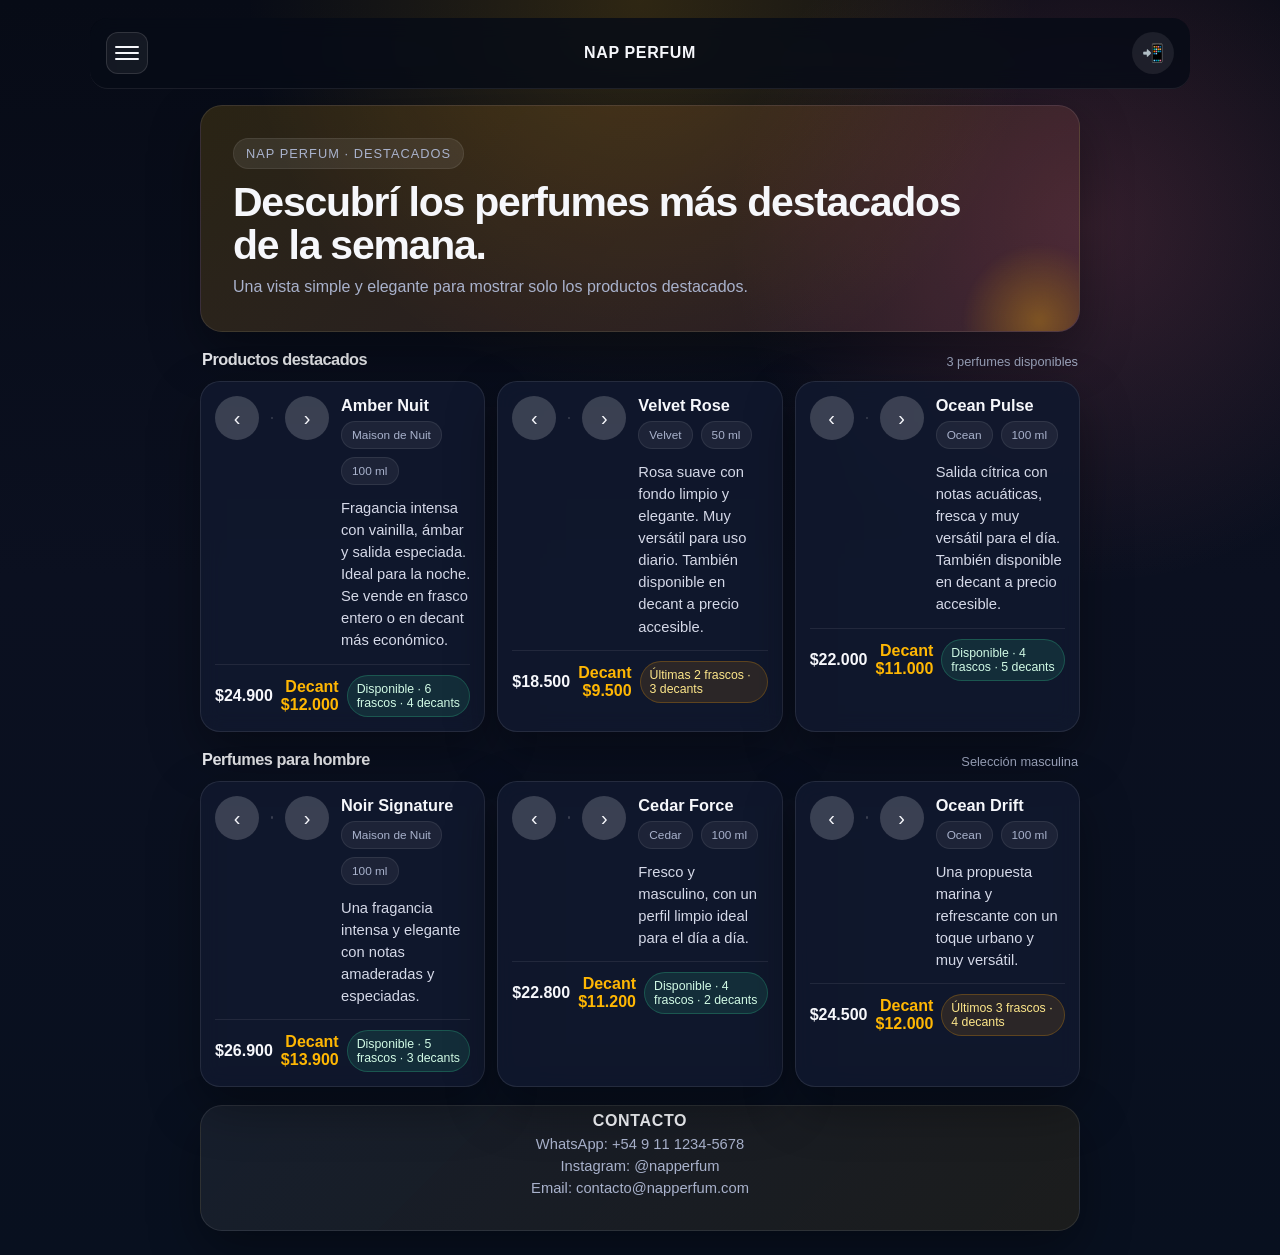
==== index.html @ eaab185b "Primer boseto de la pagina" ====
<!DOCTYPE html>
<html lang="es">
<head>
  <meta charset="UTF-8">
  <meta name="viewport" content="width=device-width, initial-scale=1.0">
  <meta http-equiv="refresh" content="0; url=src/Estructura/index.html">
  <title>Nap Perfum</title>
</head>
<body>
  <p>Redirigiendo a la página principal...</p>
  <script>
    window.location.replace('src/Estructura/index.html');
  </script>
</body>
</html>
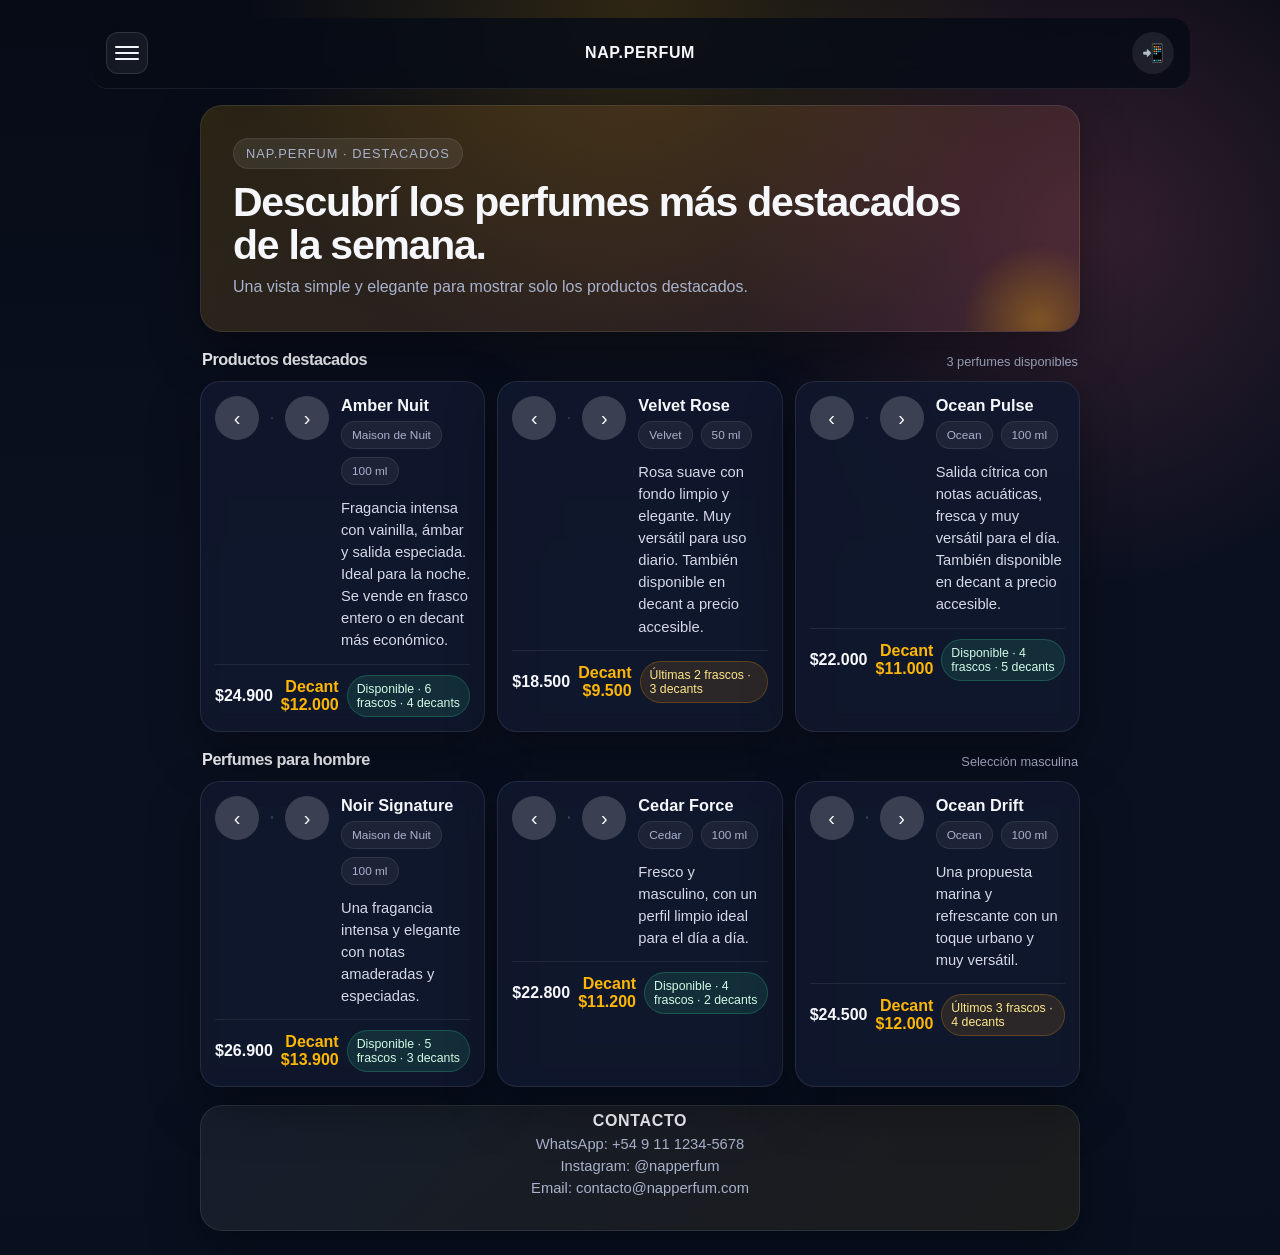
==== commit 757bc145: "acomodo el titulo" ====
--- a/index.html
+++ b/index.html
@@ -3,13 +3,225 @@
 <head>
   <meta charset="UTF-8">
   <meta name="viewport" content="width=device-width, initial-scale=1.0">
-  <meta http-equiv="refresh" content="0; url=src/Estructura/index.html">
-  <title>Nap Perfum</title>
+  <meta name="theme-color" content="#0f172a">
+  <title>Nap.Perfum | Stock de Perfumes</title>
+  <link rel="stylesheet" href="src/Estilo/styles.css">
 </head>
 <body>
-  <p>Redirigiendo a la página principal...</p>
-  <script>
-    window.location.replace('src/Estructura/index.html');
+  <header class="topbar">
+    <button class="menu-toggle" id="openSidebar" aria-expanded="false" aria-label="Abrir menú">
+      <span></span>
+      <span></span>
+      <span></span>
+    </button>
+    <a class="brand" href="#productos-destacados" aria-label="Ir a productos destacados">Nap.Perfum</a>
+    <a class="contact-icon" href="#contacto" aria-label="Ir al contacto">📲</a>
+  </header>
+
+  <div class="sidebar-overlay" id="sidebarOverlay"></div>
+
+  <aside class="sidebar" id="sidebarMenu" aria-label="Menú lateral">
+    <div class="sidebar-head">
+      <h3>Filtrar perfumes</h3>
+      <button class="close-btn" id="closeSidebar" aria-label="Cerrar menú">×</button>
+    </div>
+
+    <nav class="sidebar-nav">
+      <a class="filter-link home-link" href="#" aria-label="Volver al inicio">Volver al inicio</a>
+      <p class="nav-title">Por marca</p>
+      <button class="filter-link active" data-filter="all">Todos</button>
+      <button class="filter-link" data-filter="brand" data-value="Maison de Nuit">Maison de Nuit</button>
+      <button class="filter-link" data-filter="brand" data-value="Velvet">Velvet</button>
+      <button class="filter-link" data-filter="brand" data-value="Ocean">Ocean</button>
+      <button class="filter-link" data-filter="brand" data-value="Cedar">Cedar</button>
+
+      <p class="nav-title">Por género</p>
+      <button class="filter-link" data-filter="gender" data-value="Femenino">Femenino</button>
+      <button class="filter-link" data-filter="gender" data-value="Masculino">Masculino</button>
+      <button class="filter-link" data-filter="gender" data-value="Unisex">Unisex</button>
+    </nav>
+  </aside>
+
+  <main class="shell">
+    <section class="hero" aria-label="Productos destacados">
+      <div class="eyebrow">Nap.Perfum · Destacados</div>
+      <h1>Descubrí los perfumes más destacados de la semana.</h1>
+      <p>Una vista simple y elegante para mostrar solo los productos destacados.</p>
+    </section>
+
+    <section class="section" id="productos-destacados">
+      <div class="section-head">
+        <h2>Productos destacados</h2>
+        <span>Selección premium</span>
+      </div>
+
+      <div class="grid" id="productosGrid"></div>
+    </section>
+
+    <section class="section" id="hombre">
+      <div class="section-head">
+        <h2>Perfumes para hombre</h2>
+        <span>Selección masculina</span>
+      </div>
+
+      <div class="grid">
+        <article class="card">
+          <div class="card-top">
+            <div class="image-carousel" aria-label="Carrusel de imágenes del perfume Noir Signature">
+              <button class="carousel-btn prev" type="button" aria-label="Ver imagen anterior">‹</button>
+              <div class="carousel-viewport">
+                <div class="carousel-image is-active" style="background-image: url('https://images.unsplash.com/photo-1592945403244-b3fbafd7f539?auto=format&fit=crop&w=900&q=80');">
+                  <span>Noir Signature</span>
+                </div>
+                <div class="carousel-image" style="background-image: url('https://images.unsplash.com/photo-1617038260897-41a1f14a8ca0?auto=format&fit=crop&w=900&q=80');">
+                  <span>Noir Signature</span>
+                </div>
+              </div>
+              <button class="carousel-btn next" type="button" aria-label="Ver imagen siguiente">›</button>
+            </div>
+            <div>
+              <h3>Noir Signature</h3>
+              <div class="meta">
+                <span class="tag">Maison de Nuit</span>
+                <span class="tag">100 ml</span>
+              </div>
+              <p class="desc">Una fragancia intensa y elegante con notas amaderadas y especiadas.</p>
+            </div>
+          </div>
+          <div class="bottom">
+            <div class="price">$26.900</div>
+            <div class="price decant">Decant $13.900</div>
+            <div class="stock ok">Disponible · 5 frascos · 3 decants</div>
+          </div>
+        </article>
+
+        <article class="card">
+          <div class="card-top">
+            <div class="image-carousel" aria-label="Carrusel de imágenes del perfume Cedar Force">
+              <button class="carousel-btn prev" type="button" aria-label="Ver imagen anterior">‹</button>
+              <div class="carousel-viewport">
+                <div class="carousel-image is-active" style="background-image: url('https://images.unsplash.com/photo-1523293182086-7651a899d37f?auto=format&fit=crop&w=900&q=80');">
+                  <span>Cedar Force</span>
+                </div>
+                <div class="carousel-image" style="background-image: url('https://images.unsplash.com/photo-1585386959984-a4155224a1ad?auto=format&fit=crop&w=900&q=80');">
+                  <span>Cedar Force</span>
+                </div>
+              </div>
+              <button class="carousel-btn next" type="button" aria-label="Ver imagen siguiente">›</button>
+            </div>
+            <div>
+              <h3>Cedar Force</h3>
+              <div class="meta">
+                <span class="tag">Cedar</span>
+                <span class="tag">100 ml</span>
+              </div>
+              <p class="desc">Fresco y masculino, con un perfil limpio ideal para el día a día.</p>
+            </div>
+          </div>
+          <div class="bottom">
+            <div class="price">$22.800</div>
+            <div class="price decant">Decant $11.200</div>
+            <div class="stock ok">Disponible · 4 frascos · 2 decants</div>
+          </div>
+        </article>
+
+        <article class="card">
+          <div class="card-top">
+            <div class="image-carousel" aria-label="Carrusel de imágenes del perfume Ocean Drift">
+              <button class="carousel-btn prev" type="button" aria-label="Ver imagen anterior">‹</button>
+              <div class="carousel-viewport">
+                <div class="carousel-image is-active" style="background-image: url('https://images.unsplash.com/photo-1541643600914-78b084683601?auto=format&fit=crop&w=900&q=80');">
+                  <span>Ocean Drift</span>
+                </div>
+                <div class="carousel-image" style="background-image: url('https://images.unsplash.com/photo-1563170351-be82ae4c9e64?auto=format&fit=crop&w=900&q=80');">
+                  <span>Ocean Drift</span>
+                </div>
+              </div>
+              <button class="carousel-btn next" type="button" aria-label="Ver imagen siguiente">›</button>
+            </div>
+            <div>
+              <h3>Ocean Drift</h3>
+              <div class="meta">
+                <span class="tag">Ocean</span>
+                <span class="tag">100 ml</span>
+              </div>
+              <p class="desc">Una propuesta marina y refrescante con un toque urbano y muy versátil.</p>
+            </div>
+          </div>
+          <div class="bottom">
+            <div class="price">$24.500</div>
+            <div class="price decant">Decant $12.000</div>
+            <div class="stock low">Últimos 3 frascos · 4 decants</div>
+          </div>
+        </article>
+      </div>
+    </section>
+  </main>
+
+  <button class="scroll-top" id="scrollTopBtn" aria-label="Volver arriba" title="Volver arriba">↑</button>
+
+  <footer class="footer" id="contacto">
+    <p><strong>Contacto</strong></p>
+    <p>WhatsApp: +54 9 11 1234-5678</p>
+    <p>Instagram: @napperfum</p>
+    <p>Email: contacto@napperfum.com</p>
+  </footer>
+
+  <script id="productos-data" type="application/json">
+    {
+      "productos": [
+        {
+          "id": 1,
+          "nombre": "Amber Nuit",
+          "marca": "Maison de Nuit",
+          "genero": "Femenino",
+          "tamano": "100 ml",
+          "descripcion": "Fragancia intensa con vainilla, ámbar y salida especiada. Ideal para la noche. Se vende en frasco entero o en decant más económico.",
+          "precioFrasco": 24900,
+          "precioDecant": 12000,
+          "stockClase": "ok",
+          "stockTexto": "Disponible · 6 frascos · 4 decants",
+          "imagenes": [
+            "https://images.unsplash.com/photo-1592945403244-b3fbafd7f539?auto=format&fit=crop&w=900&q=80",
+            "https://images.unsplash.com/photo-1617038260897-41a1f14a8ca0?auto=format&fit=crop&w=900&q=80"
+          ]
+        },
+        {
+          "id": 2,
+          "nombre": "Velvet Rose",
+          "marca": "Velvet",
+          "genero": "Femenino",
+          "tamano": "50 ml",
+          "descripcion": "Rosa suave con fondo limpio y elegante. Muy versátil para uso diario. También disponible en decant a precio accesible.",
+          "precioFrasco": 18500,
+          "precioDecant": 9500,
+          "stockClase": "low",
+          "stockTexto": "Últimas 2 frascos · 3 decants",
+          "imagenes": [
+            "https://images.unsplash.com/photo-1523293182086-7651a899d37f?auto=format&fit=crop&w=900&q=80",
+            "https://images.unsplash.com/photo-1585386959984-a4155224a1ad?auto=format&fit=crop&w=900&q=80"
+          ]
+        },
+        {
+          "id": 3,
+          "nombre": "Ocean Pulse",
+          "marca": "Ocean",
+          "genero": "Unisex",
+          "tamano": "100 ml",
+          "descripcion": "Salida cítrica con notas acuáticas, fresca y muy versátil para el día. También disponible en decant a precio accesible.",
+          "precioFrasco": 22000,
+          "precioDecant": 11000,
+          "stockClase": "ok",
+          "stockTexto": "Disponible · 4 frascos · 5 decants",
+          "imagenes": [
+            "https://images.unsplash.com/photo-1541643600914-78b084683601?auto=format&fit=crop&w=900&q=80",
+            "https://images.unsplash.com/photo-1563170351-be82ae4c9e64?auto=format&fit=crop&w=900&q=80"
+          ]
+        }
+      ]
+    }
   </script>
+
+  <script src="src/Script/app.js"></script>
 </body>
 </html>
--- a/src/Estilo/styles.css
+++ b/src/Estilo/styles.css
@@ -0,0 +1,585 @@
+:root {
+  color-scheme: dark;
+  --bg: #0b1020;
+  --bg-2: #121a31;
+  --card: rgba(16, 24, 46, 0.88);
+  --card-border: rgba(255, 255, 255, 0.09);
+  --text: #f6f7fb;
+  --muted: #a9b2cc;
+  --accent: #ffb703;
+  --accent-2: #fb7185;
+  --ok: #34d399;
+  --low: #f59e0b;
+  --out: #ef4444;
+  --shadow: 0 20px 50px rgba(0, 0, 0, 0.35);
+}
+
+* {
+  box-sizing: border-box;
+}
+
+body {
+  margin: 0;
+  min-height: 100vh;
+  font-family: "Trebuchet MS", "Segoe UI", Arial, sans-serif;
+  color: var(--text);
+  background:
+    radial-gradient(circle at top, rgba(255, 183, 3, 0.16), transparent 28%),
+    radial-gradient(circle at 85% 18%, rgba(251, 113, 133, 0.18), transparent 24%),
+    linear-gradient(180deg, #070b16 0%, var(--bg) 46%, #08101f 100%);
+  -webkit-font-smoothing: antialiased;
+}
+
+.topbar {
+  position: sticky;
+  top: 0;
+  z-index: 20;
+  display: flex;
+  align-items: center;
+  gap: 12px;
+  max-width: 880px;
+  margin: 0 auto;
+  padding: 14px 12px 12px;
+  background: rgba(7, 11, 22, 0.82);
+  backdrop-filter: blur(10px);
+  border-bottom: 1px solid rgba(255, 255, 255, 0.08);
+}
+
+.topbar .brand {
+  margin: 0 auto;
+}
+
+.menu-toggle {
+  display: inline-flex;
+  flex-direction: column;
+  justify-content: center;
+  gap: 4px;
+  width: 42px;
+  height: 42px;
+  padding: 8px;
+  border: 1px solid rgba(255, 255, 255, 0.12);
+  border-radius: 12px;
+  background: rgba(255, 255, 255, 0.06);
+  cursor: pointer;
+}
+
+.menu-toggle span {
+  display: block;
+  width: 100%;
+  height: 2px;
+  border-radius: 999px;
+  background: var(--text);
+}
+
+.brand {
+  font-weight: 700;
+  letter-spacing: 0.04em;
+  text-transform: uppercase;
+  color: var(--text);
+  text-decoration: none;
+}
+
+.contact-icon {
+  display: inline-flex;
+  align-items: center;
+  justify-content: center;
+  width: 42px;
+  height: 42px;
+  border-radius: 50%;
+  background: rgba(255, 255, 255, 0.08);
+  color: var(--text);
+  text-decoration: none;
+  font-size: 1.1rem;
+}
+
+.home-link {
+  display: block;
+  text-decoration: none;
+  font-weight: 600;
+}
+
+.sidebar-overlay {
+  position: fixed;
+  inset: 0;
+  z-index: 30;
+  background: rgba(2, 6, 23, 0.55);
+  opacity: 0;
+  pointer-events: none;
+  transition: opacity 0.25s ease;
+}
+
+.sidebar-overlay.is-visible {
+  opacity: 1;
+  pointer-events: auto;
+}
+
+.sidebar {
+  position: fixed;
+  top: 0;
+  left: 0;
+  z-index: 40;
+  width: 70vw;
+  max-width: 320px;
+  height: 100vh;
+  padding: 18px 16px;
+  background: rgba(7, 11, 22, 0.98);
+  border-right: 1px solid rgba(255, 255, 255, 0.08);
+  transform: translateX(-100%);
+  transition: transform 0.25s ease;
+  overflow-y: auto;
+}
+
+.sidebar.is-open {
+  transform: translateX(0);
+}
+
+.sidebar-head {
+  display: flex;
+  align-items: center;
+  justify-content: space-between;
+  margin-bottom: 16px;
+}
+
+.sidebar-head h3 {
+  margin: 0;
+  font-size: 1rem;
+}
+
+.close-btn {
+  border: 0;
+  background: transparent;
+  color: var(--text);
+  font-size: 1.3rem;
+  cursor: pointer;
+}
+
+.sidebar-nav {
+  display: grid;
+  gap: 8px;
+}
+
+.nav-title {
+  margin: 8px 0 2px;
+  color: var(--accent);
+  font-size: 0.78rem;
+  font-weight: 700;
+  text-transform: uppercase;
+  letter-spacing: 0.08em;
+}
+
+.filter-link {
+  width: 100%;
+  border: 1px solid rgba(255, 255, 255, 0.1);
+  border-radius: 12px;
+  padding: 10px 12px;
+  background: rgba(255, 255, 255, 0.04);
+  color: var(--text);
+  text-align: left;
+  cursor: pointer;
+}
+
+.filter-link.active,
+.filter-link:hover {
+  background: rgba(255, 183, 3, 0.16);
+  border-color: rgba(255, 183, 3, 0.32);
+}
+
+.shell {
+  max-width: 880px;
+  margin: 0 auto;
+  padding: 14px 12px 24px;
+}
+
+.hero {
+  background: linear-gradient(135deg, rgba(255, 183, 3, 0.14), rgba(251, 113, 133, 0.12));
+  border: 1px solid var(--card-border);
+  border-radius: 22px;
+  padding: 18px 14px 16px;
+  box-shadow: var(--shadow);
+  overflow: hidden;
+  position: relative;
+}
+
+.hero::after {
+  content: "";
+  position: absolute;
+  inset: auto -40px -70px auto;
+  width: 160px;
+  height: 160px;
+  border-radius: 50%;
+  background: radial-gradient(circle, rgba(255, 183, 3, 0.32), transparent 68%);
+  filter: blur(2px);
+}
+
+.eyebrow {
+  display: inline-flex;
+  align-items: center;
+  gap: 8px;
+  padding: 7px 12px;
+  border-radius: 999px;
+  background: rgba(255, 255, 255, 0.08);
+  border: 1px solid rgba(255, 255, 255, 0.08);
+  color: var(--muted);
+  font-size: 0.8rem;
+  letter-spacing: 0.08em;
+  text-transform: uppercase;
+}
+
+.hero h1 {
+  margin: 12px 0 8px;
+  font-size: clamp(1.6rem, 6vw, 2.4rem);
+  line-height: 1.05;
+  letter-spacing: -0.03em;
+}
+
+.hero p {
+  margin: 0;
+  color: var(--muted);
+  font-size: 0.95rem;
+  line-height: 1.5;
+  max-width: 36rem;
+}
+
+.stats {
+  display: grid;
+  grid-template-columns: 1fr;
+  gap: 10px;
+  margin-top: 14px;
+}
+
+.stat {
+  padding: 14px 12px;
+  border-radius: 18px;
+  background: rgba(3, 7, 18, 0.42);
+  border: 1px solid rgba(255, 255, 255, 0.08);
+}
+
+.stat strong {
+  display: block;
+  font-size: 1.2rem;
+  margin-bottom: 3px;
+}
+
+.stat span {
+  color: var(--muted);
+  font-size: 0.8rem;
+}
+
+.section {
+  margin-top: 18px;
+}
+
+.section-head {
+  display: flex;
+  flex-direction: column;
+  align-items: flex-start;
+  gap: 4px;
+  margin: 10px 2px 12px;
+}
+
+.section-head h2 {
+  margin: 0;
+  font-size: 1.02rem;
+  letter-spacing: -0.03em;
+}
+
+.section-head span {
+  color: var(--muted);
+  font-size: 0.8rem;
+  text-align: left;
+}
+
+.grid {
+  display: grid;
+  gap: 12px;
+}
+
+.card {
+  background: var(--card);
+  border: 1px solid var(--card-border);
+  border-radius: 20px;
+  padding: 14px;
+  box-shadow: var(--shadow);
+  backdrop-filter: blur(10px);
+}
+
+.card-top {
+  display: flex;
+  flex-direction: column;
+  gap: 12px;
+  align-items: flex-start;
+}
+
+.image-carousel {
+  display: grid;
+  grid-template-columns: 44px 1fr 44px;
+  align-items: center;
+  gap: 12px;
+  width: 100%;
+  max-width: 480px;
+  margin: 0 auto 16px;
+}
+
+.carousel-viewport {
+  position: relative;
+  border-radius: 24px;
+  overflow: hidden;
+  aspect-ratio: 4 / 5;
+  background: rgba(255, 255, 255, 0.06);
+  border: 1px solid rgba(255, 255, 255, 0.12);
+  box-shadow: inset 0 0 0 1px rgba(255, 255, 255, 0.04);
+}
+
+.carousel-image {
+  position: absolute;
+  inset: 0;
+  display: flex;
+  align-items: flex-end;
+  justify-content: center;
+  padding: 12px;
+  background-size: cover;
+  background-position: center;
+  opacity: 0;
+  transform: scale(1.02);
+  transition: opacity 0.25s ease, transform 0.25s ease;
+}
+
+.carousel-image.is-active {
+  opacity: 1;
+  transform: scale(1);
+}
+
+.carousel-image span {
+  display: inline-block;
+  padding: 6px 10px;
+  border-radius: 999px;
+  background: rgba(2, 6, 23, 0.7);
+  color: white;
+  font-size: 0.75rem;
+  font-weight: 700;
+  letter-spacing: 0.04em;
+  text-transform: uppercase;
+}
+
+.carousel-btn {
+  width: 44px;
+  height: 44px;
+  border: 0;
+  border-radius: 50%;
+  background: rgba(255, 255, 255, 0.18);
+  color: var(--text);
+  cursor: pointer;
+  font-size: 1.25rem;
+  line-height: 1;
+}
+
+.card h3 {
+  margin: 0 0 6px;
+  font-size: 1.02rem;
+}
+
+.meta {
+  display: flex;
+  flex-wrap: wrap;
+  gap: 8px;
+  margin-bottom: 12px;
+}
+
+.tag {
+  font-size: 0.74rem;
+  color: var(--muted);
+  background: rgba(255, 255, 255, 0.06);
+  border: 1px solid rgba(255, 255, 255, 0.08);
+  padding: 6px 10px;
+  border-radius: 999px;
+}
+
+.desc {
+  margin: 0;
+  color: #d5d9e8;
+  font-size: 0.92rem;
+  line-height: 1.5;
+}
+
+.bottom {
+  display: flex;
+  align-items: center;
+  justify-content: space-between;
+  gap: 8px;
+  margin-top: 12px;
+  padding-top: 10px;
+  border-top: 1px solid rgba(255, 255, 255, 0.08);
+}
+
+.price {
+  font-size: 1rem;
+  font-weight: 700;
+  flex: 1;
+  text-align: left;
+}
+
+.price.decant {
+  text-align: right;
+  color: var(--accent);
+}
+
+.stock {
+  font-size: 0.77rem;
+  padding: 6px 9px;
+  border-radius: 999px;
+  border: 1px solid transparent;
+  white-space: normal;
+}
+
+.stock.ok {
+  color: #d1fae5;
+  background: rgba(52, 211, 153, 0.12);
+  border-color: rgba(52, 211, 153, 0.25);
+}
+
+.stock.low {
+  color: #fde68a;
+  background: rgba(245, 158, 11, 0.12);
+  border-color: rgba(245, 158, 11, 0.25);
+}
+
+.stock.out {
+  color: #fecaca;
+  background: rgba(239, 68, 68, 0.12);
+  border-color: rgba(239, 68, 68, 0.25);
+}
+
+.note {
+  margin-top: 18px;
+  padding: 16px;
+  border-radius: 22px;
+  background: linear-gradient(135deg, rgba(255, 255, 255, 0.06), rgba(255, 183, 3, 0.08));
+  border: 1px solid var(--card-border);
+  color: var(--muted);
+  line-height: 1.55;
+  font-size: 0.92rem;
+}
+
+.scroll-top {
+  position: fixed;
+  right: 20px;
+  bottom: 24px;
+  z-index: 50;
+  width: 50px;
+  height: 50px;
+  border: 0;
+  border-radius: 50%;
+  background: linear-gradient(135deg, var(--accent), var(--accent-2));
+  color: white;
+  font-size: 1.3rem;
+  cursor: pointer;
+  box-shadow: 0 8px 24px rgba(0, 0, 0, 0.25);
+  display: none;
+}
+
+.scroll-top.is-visible {
+  display: inline-flex;
+  align-items: center;
+  justify-content: center;
+}
+
+.footer {
+  max-width: 880px;
+  margin: 18px auto 0;
+  padding: 18px 16px 24px;
+  text-align: center;
+  color: var(--muted);
+  background: linear-gradient(135deg, rgba(255, 255, 255, 0.06), rgba(255, 183, 3, 0.08));
+  border: 1px solid var(--card-border);
+  border-radius: 22px;
+  box-shadow: var(--shadow);
+}
+
+.footer p {
+  margin: 6px 0;
+  font-size: 0.92rem;
+}
+
+.footer strong {
+  color: var(--text);
+  font-size: 1rem;
+  letter-spacing: 0.04em;
+  text-transform: uppercase;
+}
+
+@media (min-width: 720px) {
+  body {
+    display: block;
+    padding: 0 24px 24px;
+  }
+
+  .topbar {
+    max-width: 1100px;
+    margin: 18px auto 0;
+    border-radius: 18px;
+    padding: 14px 16px;
+  }
+
+  .shell {
+    width: min(100%, 1100px);
+    padding: 16px 0 0;
+  }
+
+  .hero {
+    padding: 32px;
+  }
+
+  .hero h1 {
+    font-size: clamp(2.2rem, 3.2vw, 3.4rem);
+    max-width: 760px;
+  }
+
+  .hero p {
+    font-size: 1rem;
+    max-width: 720px;
+  }
+
+  .stats {
+    grid-template-columns: repeat(3, minmax(0, 1fr));
+    gap: 14px;
+  }
+
+  .section-head {
+    flex-direction: row;
+    align-items: flex-end;
+    justify-content: space-between;
+  }
+
+  .card-top {
+    flex-direction: row;
+    align-items: flex-start;
+  }
+
+  .bottom {
+    flex-direction: row;
+    align-items: center;
+    justify-content: space-between;
+  }
+
+  .grid {
+    grid-template-columns: repeat(2, minmax(0, 1fr));
+  }
+
+  .note {
+    font-size: 1rem;
+  }
+
+  .footer {
+    padding: 0 0 28px;
+  }
+}
+
+@media (min-width: 1024px) {
+  .shell {
+    width: min(100%, 1280px);
+  }
+
+  .grid {
+    grid-template-columns: repeat(3, minmax(0, 1fr));
+  }
+}
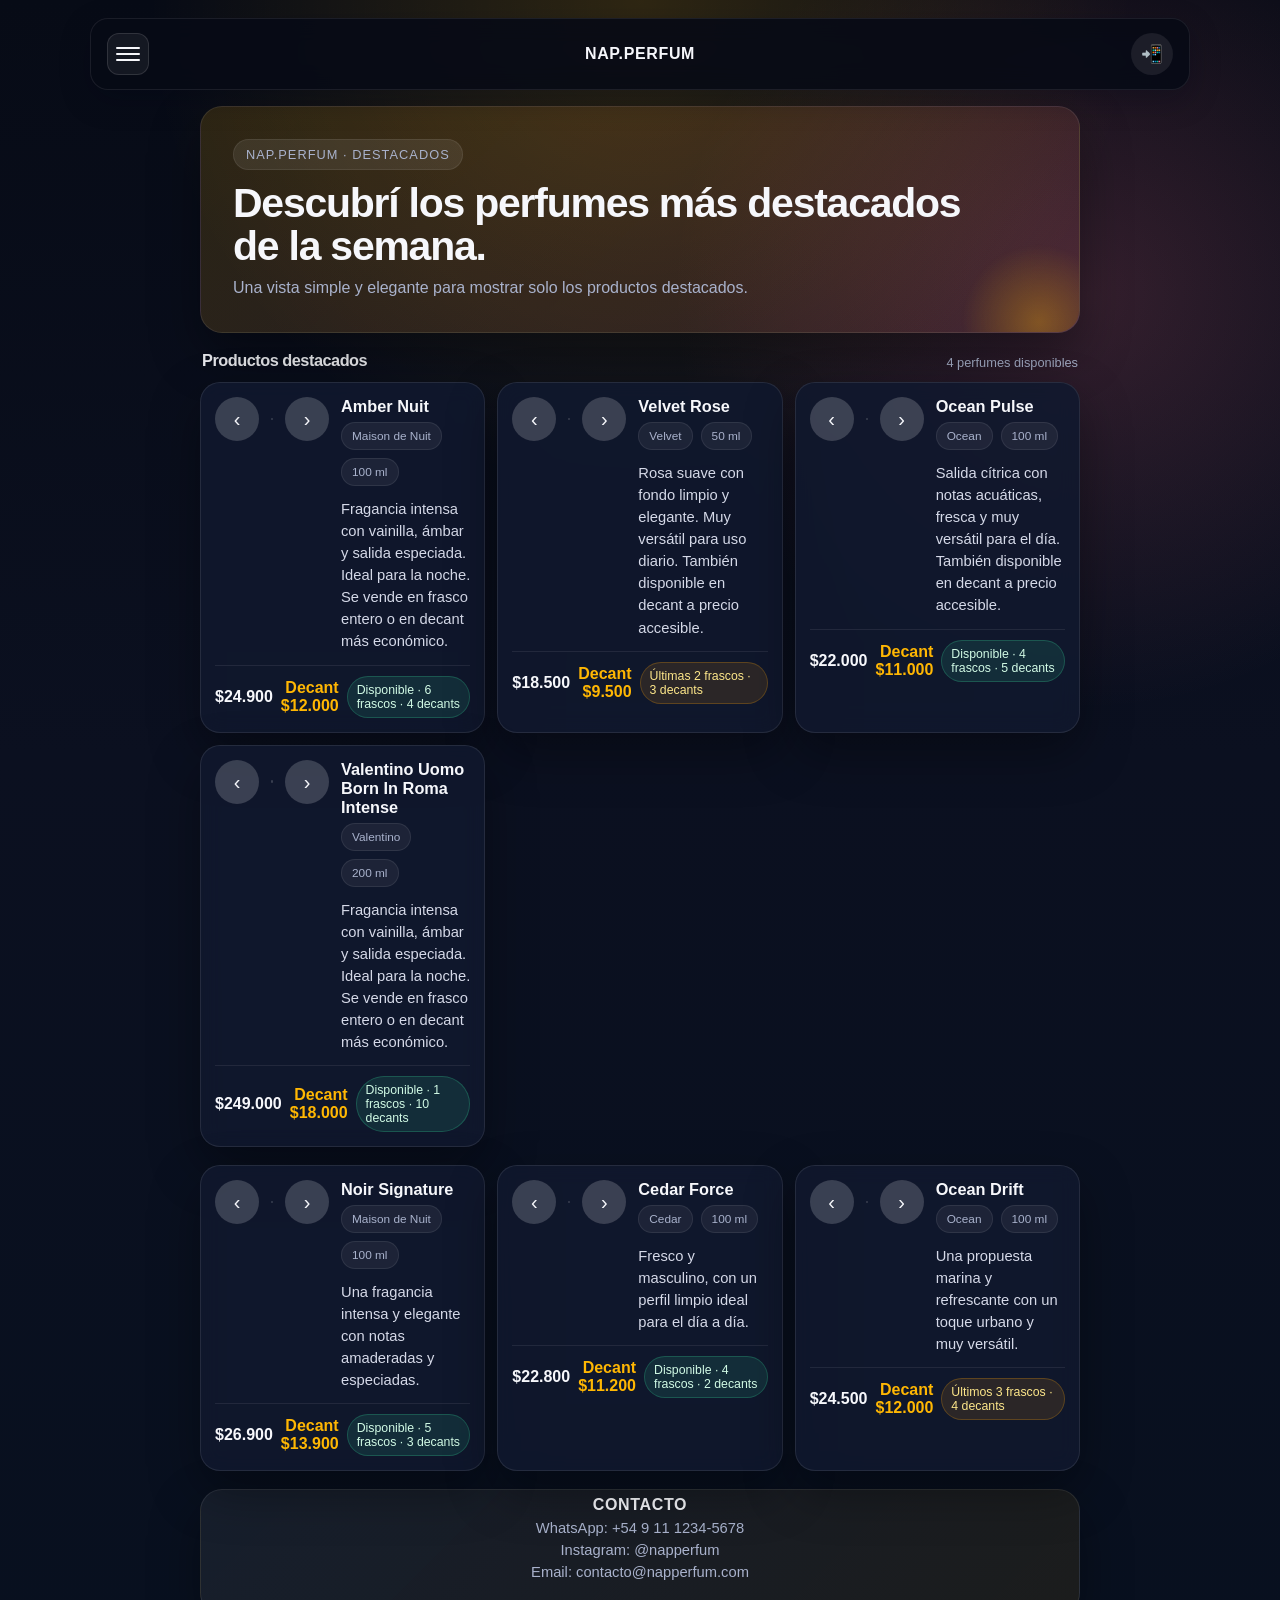
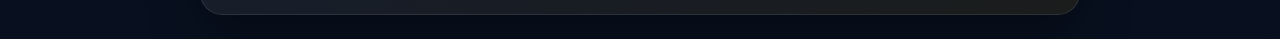
==== commit 14837026: "cambios generales" ====
--- a/index.html
+++ b/index.html
@@ -5,6 +5,9 @@
   <meta name="viewport" content="width=device-width, initial-scale=1.0">
   <meta name="theme-color" content="#0f172a">
   <title>Nap.Perfum | Stock de Perfumes</title>
+  <link rel="icon" type="image/jpeg" href="src/data/Assets/Logo/Logo.jpg">
+  <link rel="shortcut icon" type="image/jpeg" href="src/data/Assets/Logo/Logo.jpg">
+  <link rel="apple-touch-icon" href="src/data/Assets/Logo/Logo.jpg">
   <link rel="stylesheet" href="src/Estilo/styles.css">
 </head>
 <body>
@@ -59,10 +62,7 @@
     </section>
 
     <section class="section" id="hombre">
-      <div class="section-head">
-        <h2>Perfumes para hombre</h2>
-        <span>Selección masculina</span>
-      </div>
+      
 
       <div class="grid">
         <article class="card">
@@ -167,60 +167,7 @@
     <p>Email: contacto@napperfum.com</p>
   </footer>
 
-  <script id="productos-data" type="application/json">
-    {
-      "productos": [
-        {
-          "id": 1,
-          "nombre": "Amber Nuit",
-          "marca": "Maison de Nuit",
-          "genero": "Femenino",
-          "tamano": "100 ml",
-          "descripcion": "Fragancia intensa con vainilla, ámbar y salida especiada. Ideal para la noche. Se vende en frasco entero o en decant más económico.",
-          "precioFrasco": 24900,
-          "precioDecant": 12000,
-          "stockClase": "ok",
-          "stockTexto": "Disponible · 6 frascos · 4 decants",
-          "imagenes": [
-            "https://images.unsplash.com/photo-1592945403244-b3fbafd7f539?auto=format&fit=crop&w=900&q=80",
-            "https://images.unsplash.com/photo-1617038260897-41a1f14a8ca0?auto=format&fit=crop&w=900&q=80"
-          ]
-        },
-        {
-          "id": 2,
-          "nombre": "Velvet Rose",
-          "marca": "Velvet",
-          "genero": "Femenino",
-          "tamano": "50 ml",
-          "descripcion": "Rosa suave con fondo limpio y elegante. Muy versátil para uso diario. También disponible en decant a precio accesible.",
-          "precioFrasco": 18500,
-          "precioDecant": 9500,
-          "stockClase": "low",
-          "stockTexto": "Últimas 2 frascos · 3 decants",
-          "imagenes": [
-            "https://images.unsplash.com/photo-1523293182086-7651a899d37f?auto=format&fit=crop&w=900&q=80",
-            "https://images.unsplash.com/photo-1585386959984-a4155224a1ad?auto=format&fit=crop&w=900&q=80"
-          ]
-        },
-        {
-          "id": 3,
-          "nombre": "Ocean Pulse",
-          "marca": "Ocean",
-          "genero": "Unisex",
-          "tamano": "100 ml",
-          "descripcion": "Salida cítrica con notas acuáticas, fresca y muy versátil para el día. También disponible en decant a precio accesible.",
-          "precioFrasco": 22000,
-          "precioDecant": 11000,
-          "stockClase": "ok",
-          "stockTexto": "Disponible · 4 frascos · 5 decants",
-          "imagenes": [
-            "https://images.unsplash.com/photo-1541643600914-78b084683601?auto=format&fit=crop&w=900&q=80",
-            "https://images.unsplash.com/photo-1563170351-be82ae4c9e64?auto=format&fit=crop&w=900&q=80"
-          ]
-        }
-      ]
-    }
-  </script>
+  <script id="productos-data" type="application/json"></script>
 
   <script src="src/Script/app.js"></script>
 </body>
--- a/src/Estilo/styles.css
+++ b/src/Estilo/styles.css
@@ -36,17 +36,25 @@
   z-index: 20;
   display: flex;
   align-items: center;
+  justify-content: space-between;
   gap: 12px;
   max-width: 880px;
   margin: 0 auto;
-  padding: 14px 12px 12px;
-  background: rgba(7, 11, 22, 0.82);
-  backdrop-filter: blur(10px);
-  border-bottom: 1px solid rgba(255, 255, 255, 0.08);
+  padding: 12px 14px;
+  background: rgba(7, 11, 22, 0.9);
+  backdrop-filter: blur(12px);
+  border: 1px solid rgba(255, 255, 255, 0.08);
+  border-radius: 0 0 18px 18px;
+  box-shadow: 0 10px 30px rgba(2, 6, 23, 0.28);
 }
 
 .topbar .brand {
-  margin: 0 auto;
+  margin: 0;
+  flex: 1;
+  display: inline-flex;
+  align-items: center;
+  justify-content: center;
+  gap: 10px;
 }
 
 .menu-toggle {
@@ -79,6 +87,15 @@
   text-decoration: none;
 }
 
+.brand-logo {
+  width: 44px;
+  height: 44px;
+  object-fit: cover;
+  border-radius: 12px;
+  border: 1px solid rgba(255, 255, 255, 0.12);
+  box-shadow: 0 8px 24px rgba(0, 0, 0, 0.24);
+}
+
 .contact-icon {
   display: inline-flex;
   align-items: center;
@@ -90,6 +107,13 @@
   color: var(--text);
   text-decoration: none;
   font-size: 1.1rem;
+  transition: transform 0.2s ease, background 0.2s ease;
+}
+
+.contact-icon:hover,
+.menu-toggle:hover {
+  transform: translateY(-1px);
+  background: rgba(255, 255, 255, 0.14);
 }
 
 .home-link {
